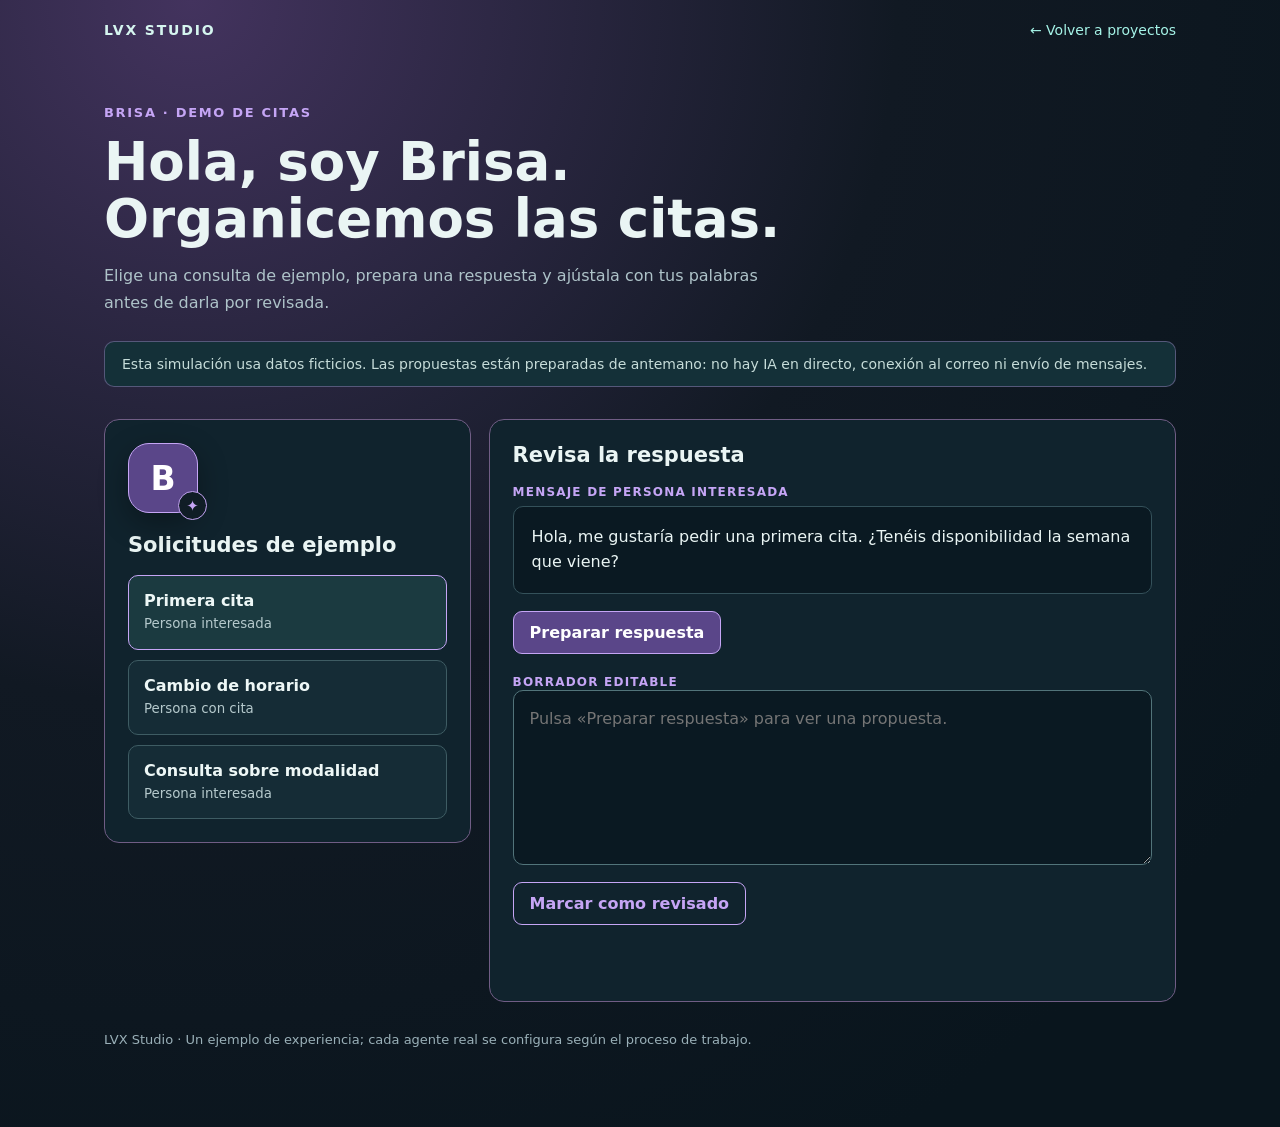
==== demos/citas/index.html @ 9f4821a5 "Add Brisa and Ámbar public demos and compact project showcase" ====
<!doctype html><html lang="es"><head><meta charset="utf-8"><meta name="viewport" content="width=device-width,initial-scale=1"><title>Brisa · Demo LVX</title><meta name="description" content="Ejemplo interactivo de un asistente para organizar solicitudes de cita y preparar borradores."><link rel="stylesheet" href="/demos/demo.css"><script defer src="/demos/demo.js"></script></head><body data-demo="citas"><header><a class="brand" href="/">LVX STUDIO</a><a href="/#proyectos">← Volver a proyectos</a></header><main><p class="eyebrow">Brisa · Demo de citas</p><h1>Hola, soy Brisa.<br>Organicemos las citas.</h1><p class="intro">Elige una consulta de ejemplo, prepara una respuesta y ajústala con tus palabras antes de darla por revisada.</p><p class="notice">Esta simulación usa datos ficticios. Las propuestas están preparadas de antemano: no hay IA en directo, conexión al correo ni envío de mensajes.</p><div class="workspace"><section class="panel" aria-labelledby="cases-title"><div class="character" aria-hidden="true">B<span>✦</span></div><h2 id="cases-title">Solicitudes de ejemplo</h2><div id="cases" class="cases"></div></section><section class="panel" aria-labelledby="review-title"><h2 id="review-title">Revisa la respuesta</h2><p class="label">Mensaje de <span id="sender"></span></p><div id="incoming" class="incoming"></div><div class="actions"><button class="button" id="prepare" type="button">Preparar respuesta</button></div><label class="label" for="draft">Borrador editable</label><textarea id="draft"></textarea><div class="actions"><button class="button secondary" id="approve" type="button">Marcar como revisado</button></div><p id="feedback" role="status" aria-live="polite"></p></section></div><footer>LVX Studio · Un ejemplo de experiencia; cada agente real se configura según el proceso de trabajo.</footer></main></body></html>
---- demos/demo.css ----
:root{font-family:Inter,ui-sans-serif,system-ui,sans-serif;color:#eaf5f4;background:#09151d}*{box-sizing:border-box}body{margin:0}a{color:#a5f3e7}button,textarea{font:inherit}button{cursor:pointer}header{max-width:1120px;margin:auto;padding:22px 24px;display:flex;justify-content:space-between;align-items:center;gap:18px}header a{text-decoration:none;font-size:14px}.brand{font-weight:800;letter-spacing:.13em;color:#d5f5ef}main{max-width:1120px;margin:0 auto;padding:32px 24px 80px}h1{font-size:clamp(31px,5vw,53px);line-height:1.08;max-width:750px;margin:8px 0 14px}h2{font-size:21px;margin:0 0 18px}.eyebrow{font-size:13px;letter-spacing:.13em;text-transform:uppercase;color:#92d9ce;font-weight:700}.intro{max-width:690px;color:#aec3c9;line-height:1.65}.notice{margin:25px 0 32px;padding:14px 17px;border:1px solid #7ab6ac55;border-radius:10px;background:#143038;color:#c6dcd9;font-size:14px}.workspace{display:grid;grid-template-columns:minmax(235px,.8fr) minmax(0,1.5fr);gap:18px;align-items:start}.panel{border:1px solid #426168;border-radius:15px;background:#10232d;padding:23px}.cases{display:grid;gap:10px}.case{display:block;width:100%;text-align:left;border:1px solid #3e5c63;border-radius:10px;background:#152c36;color:#edf7f6;padding:15px}.case:hover,.case:focus-visible,.case[aria-pressed=true]{border-color:#8ee5d7;background:#1b3a40}.case strong,.case small{display:block}.case small{color:#b5c9cc;margin-top:5px;line-height:1.4}.label{font-size:12px;letter-spacing:.1em;text-transform:uppercase;color:#91d7ce;font-weight:700;margin:0 0 7px}.incoming{background:#0a1922;border-radius:10px;border:1px solid #34515a;padding:18px;line-height:1.55;white-space:pre-wrap}.actions{display:flex;flex-wrap:wrap;gap:10px;margin:17px 0}.button{border:1px solid #9debd9;background:#24625d;color:white;border-radius:9px;padding:11px 16px;font-weight:700}.button.secondary{background:transparent;color:#c2f1ea}textarea{display:block;width:100%;min-height:175px;resize:vertical;background:#0a1922;color:#edf8f6;border:1px solid #52747a;border-radius:10px;padding:16px;line-height:1.55}textarea:focus{outline:2px solid #8ee5d7}#feedback{color:#a8e7da;min-height:22px;font-size:14px}footer{color:#9ab0b8;font-size:13px;margin-top:30px}@media(max-width:700px){.workspace{grid-template-columns:1fr}main{padding-top:12px}.panel{padding:18px}}

body[data-demo="citas"]{--accent:#c5a5f5;--accent-bg:#5a4689;background:radial-gradient(circle at 15% 0%,#43335e,#111923 45%,#09151d 85%)}body[data-demo="correo"]{--accent:#ffca79;--accent-bg:#85512a;background:radial-gradient(circle at 15% 0%,#533727,#161c23 45%,#09151d 85%)}body .eyebrow,body .label,body #feedback{color:var(--accent)}body .button{border-color:var(--accent);background:var(--accent-bg)}body .button.secondary{background:transparent;color:var(--accent)}body .case:hover,body .case:focus-visible,body .case[aria-pressed=true]{border-color:var(--accent)}body textarea:focus{outline-color:var(--accent)}.character{position:relative;display:grid;place-items:center;width:70px;height:70px;margin-bottom:20px;border-radius:21px;background:var(--accent-bg);border:1px solid var(--accent);color:white;font-size:33px;font-weight:800;box-shadow:0 10px 30px #0005}.character span{position:absolute;right:-10px;bottom:-8px;display:grid;place-items:center;background:#101d26;color:var(--accent);border:1px solid var(--accent);border-radius:50%;width:29px;height:29px;font-size:15px}body[data-demo="citas"] .panel{border-color:#705d85}body[data-demo="correo"] .panel{border-color:#7e6149}body[data-demo="citas"] .notice{border-color:#b795db66}body[data-demo="correo"] .notice{border-color:#c9945666}
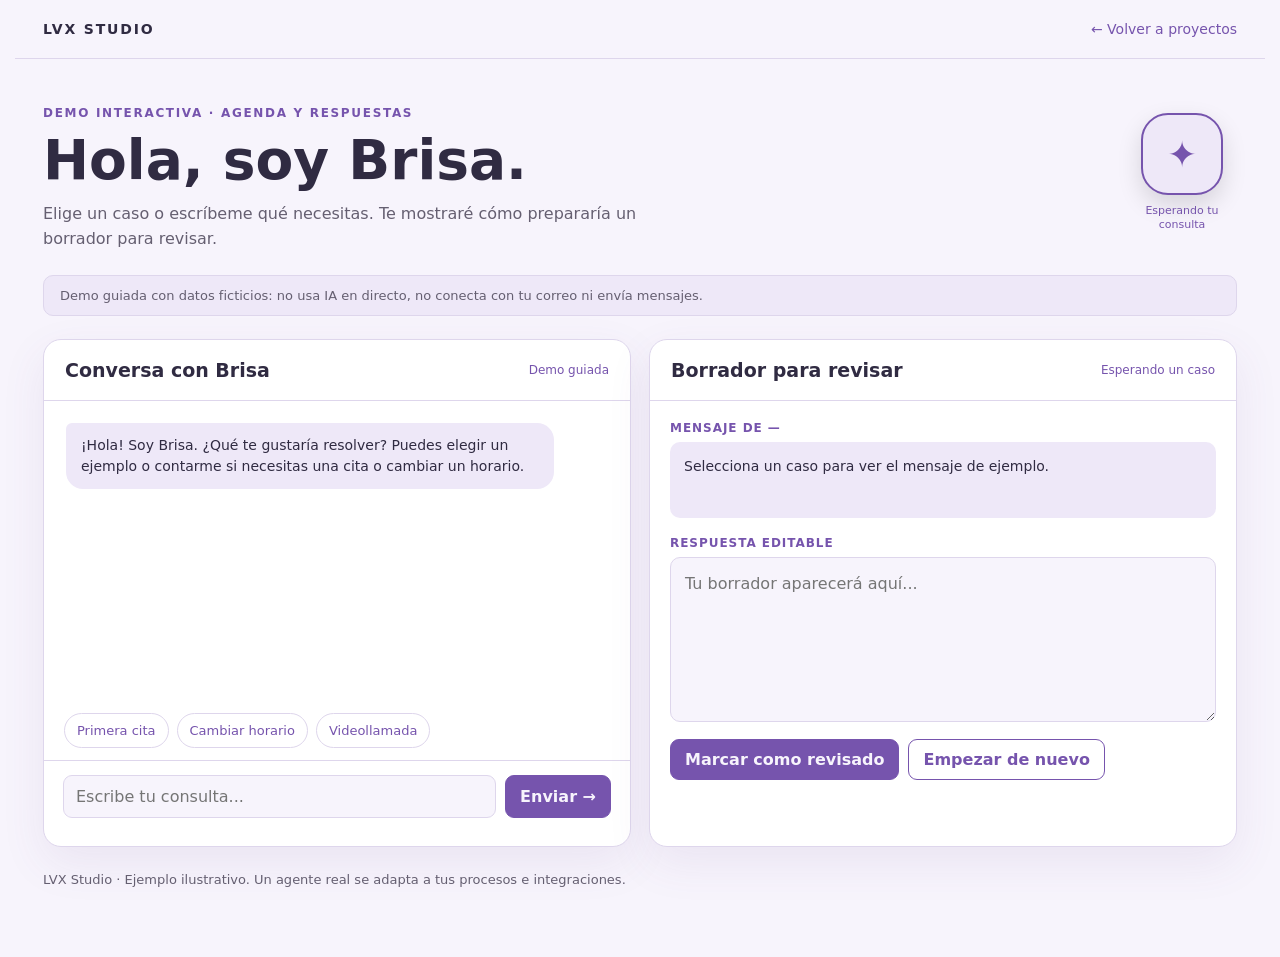
==== commit 7f6911d2: "Restore Meridian preview and give Brisa and Ámbar guided chat experiences" ====
--- a/demos/citas/index.html
+++ b/demos/citas/index.html
@@ -1 +1 @@
-<!doctype html><html lang="es"><head><meta charset="utf-8"><meta name="viewport" content="width=device-width,initial-scale=1"><title>Brisa · Demo LVX</title><meta name="description" content="Ejemplo interactivo de un asistente para organizar solicitudes de cita y preparar borradores."><link rel="stylesheet" href="/demos/demo.css"><script defer src="/demos/demo.js"></script></head><body data-demo="citas"><header><a class="brand" href="/">LVX STUDIO</a><a href="/#proyectos">← Volver a proyectos</a></header><main><p class="eyebrow">Brisa · Demo de citas</p><h1>Hola, soy Brisa.<br>Organicemos las citas.</h1><p class="intro">Elige una consulta de ejemplo, prepara una respuesta y ajústala con tus palabras antes de darla por revisada.</p><p class="notice">Esta simulación usa datos ficticios. Las propuestas están preparadas de antemano: no hay IA en directo, conexión al correo ni envío de mensajes.</p><div class="workspace"><section class="panel" aria-labelledby="cases-title"><div class="character" aria-hidden="true">B<span>✦</span></div><h2 id="cases-title">Solicitudes de ejemplo</h2><div id="cases" class="cases"></div></section><section class="panel" aria-labelledby="review-title"><h2 id="review-title">Revisa la respuesta</h2><p class="label">Mensaje de <span id="sender"></span></p><div id="incoming" class="incoming"></div><div class="actions"><button class="button" id="prepare" type="button">Preparar respuesta</button></div><label class="label" for="draft">Borrador editable</label><textarea id="draft"></textarea><div class="actions"><button class="button secondary" id="approve" type="button">Marcar como revisado</button></div><p id="feedback" role="status" aria-live="polite"></p></section></div><footer>LVX Studio · Un ejemplo de experiencia; cada agente real se configura según el proceso de trabajo.</footer></main></body></html>
+<!doctype html><html lang="es"><head><meta charset="utf-8"><meta name="viewport" content="width=device-width,initial-scale=1"><title>Brisa · Demo LVX</title><meta name="description" content="Demo guiada de un agente de citas con datos ficticios."><link rel="stylesheet" href="/demos/demo.css"><script defer src="/demos/demo.js"></script></head><body data-demo="citas"><header><a class="brand" href="/">LVX STUDIO</a><a href="/#proyectos">← Volver a proyectos</a></header><main><div class="headline"><div><p class="eyebrow">Demo interactiva · Agenda y respuestas</p><h1>Hola, soy Brisa.</h1><p class="intro">Elige un caso o escríbeme qué necesitas. Te mostraré cómo prepararía un borrador para revisar.</p></div><div class="pet" aria-hidden="true"><span>✦</span><small id="pet-status">Esperando tu consulta</small></div></div><p class="notice">Demo guiada con datos ficticios: no usa IA en directo, no conecta con tu correo ni envía mensajes.</p><div class="workspace"><section class="panel conversation-panel" aria-labelledby="chat-title"><div class="panel-head"><h2 id="chat-title">Conversa con Brisa</h2><span class="live-label">Demo guiada</span></div><div id="chat" class="chat" role="log" aria-live="polite"><p class="bubble bot">¡Hola! Soy Brisa. ¿Qué te gustaría resolver? Puedes elegir un ejemplo o contarme si necesitas una cita o cambiar un horario.</p></div><div class="examples" id="cases" aria-label="Ejemplos para probar"></div><form id="chat-form" class="composer"><label class="sr-only" for="message">Escribe a Brisa</label><input id="message" maxlength="250" placeholder="Escribe tu consulta..." autocomplete="off"><button type="submit">Enviar →</button></form></section><section class="panel draft-panel" aria-labelledby="draft-title"><div class="panel-head"><h2 id="draft-title">Borrador para revisar</h2><span id="draft-status" class="draft-status">Esperando un caso</span></div><div class="draft-inner"><p class="label">Mensaje de <span id="sender">—</span></p><div id="incoming" class="incoming">Selecciona un caso para ver el mensaje de ejemplo.</div><label class="label" for="draft">Respuesta editable</label><textarea id="draft" placeholder="Tu borrador aparecerá aquí..."></textarea><div class="actions"><button id="approve" type="button">Marcar como revisado</button><button id="reset" type="button" class="secondary">Empezar de nuevo</button></div><p id="feedback" role="status" aria-live="polite"></p></div></section></div><footer>LVX Studio · Ejemplo ilustrativo. Un agente real se adapta a tus procesos e integraciones.</footer></main></body></html>
--- a/demos/demo.css
+++ b/demos/demo.css
@@ -1,3 +1,2 @@
-:root{font-family:Inter,ui-sans-serif,system-ui,sans-serif;color:#eaf5f4;background:#09151d}*{box-sizing:border-box}body{margin:0}a{color:#a5f3e7}button,textarea{font:inherit}button{cursor:pointer}header{max-width:1120px;margin:auto;padding:22px 24px;display:flex;justify-content:space-between;align-items:center;gap:18px}header a{text-decoration:none;font-size:14px}.brand{font-weight:800;letter-spacing:.13em;color:#d5f5ef}main{max-width:1120px;margin:0 auto;padding:32px 24px 80px}h1{font-size:clamp(31px,5vw,53px);line-height:1.08;max-width:750px;margin:8px 0 14px}h2{font-size:21px;margin:0 0 18px}.eyebrow{font-size:13px;letter-spacing:.13em;text-transform:uppercase;color:#92d9ce;font-weight:700}.intro{max-width:690px;color:#aec3c9;line-height:1.65}.notice{margin:25px 0 32px;padding:14px 17px;border:1px solid #7ab6ac55;border-radius:10px;background:#143038;color:#c6dcd9;font-size:14px}.workspace{display:grid;grid-template-columns:minmax(235px,.8fr) minmax(0,1.5fr);gap:18px;align-items:start}.panel{border:1px solid #426168;border-radius:15px;background:#10232d;padding:23px}.cases{display:grid;gap:10px}.case{display:block;width:100%;text-align:left;border:1px solid #3e5c63;border-radius:10px;background:#152c36;color:#edf7f6;padding:15px}.case:hover,.case:focus-visible,.case[aria-pressed=true]{border-color:#8ee5d7;background:#1b3a40}.case strong,.case small{display:block}.case small{color:#b5c9cc;margin-top:5px;line-height:1.4}.label{font-size:12px;letter-spacing:.1em;text-transform:uppercase;color:#91d7ce;font-weight:700;margin:0 0 7px}.incoming{background:#0a1922;border-radius:10px;border:1px solid #34515a;padding:18px;line-height:1.55;white-space:pre-wrap}.actions{display:flex;flex-wrap:wrap;gap:10px;margin:17px 0}.button{border:1px solid #9debd9;background:#24625d;color:white;border-radius:9px;padding:11px 16px;font-weight:700}.button.secondary{background:transparent;color:#c2f1ea}textarea{display:block;width:100%;min-height:175px;resize:vertical;background:#0a1922;color:#edf8f6;border:1px solid #52747a;border-radius:10px;padding:16px;line-height:1.55}textarea:focus{outline:2px solid #8ee5d7}#feedback{color:#a8e7da;min-height:22px;font-size:14px}footer{color:#9ab0b8;font-size:13px;margin-top:30px}@media(max-width:700px){.workspace{grid-template-columns:1fr}main{padding-top:12px}.panel{padding:18px}}
-
-body[data-demo="citas"]{--accent:#c5a5f5;--accent-bg:#5a4689;background:radial-gradient(circle at 15% 0%,#43335e,#111923 45%,#09151d 85%)}body[data-demo="correo"]{--accent:#ffca79;--accent-bg:#85512a;background:radial-gradient(circle at 15% 0%,#533727,#161c23 45%,#09151d 85%)}body .eyebrow,body .label,body #feedback{color:var(--accent)}body .button{border-color:var(--accent);background:var(--accent-bg)}body .button.secondary{background:transparent;color:var(--accent)}body .case:hover,body .case:focus-visible,body .case[aria-pressed=true]{border-color:var(--accent)}body textarea:focus{outline-color:var(--accent)}.character{position:relative;display:grid;place-items:center;width:70px;height:70px;margin-bottom:20px;border-radius:21px;background:var(--accent-bg);border:1px solid var(--accent);color:white;font-size:33px;font-weight:800;box-shadow:0 10px 30px #0005}.character span{position:absolute;right:-10px;bottom:-8px;display:grid;place-items:center;background:#101d26;color:var(--accent);border:1px solid var(--accent);border-radius:50%;width:29px;height:29px;font-size:15px}body[data-demo="citas"] .panel{border-color:#705d85}body[data-demo="correo"] .panel{border-color:#7e6149}body[data-demo="citas"] .notice{border-color:#b795db66}body[data-demo="correo"] .notice{border-color:#c9945666}
+*{box-sizing:border-box}:root{font-family:Inter,ui-sans-serif,system-ui,sans-serif}body{margin:0;color:var(--ink);background:var(--bg)}body[data-demo=citas]{--ink:#302b42;--bg:#f7f4fc;--surface:#fff;--line:#ded6ec;--soft:#eee8f8;--accent:#7654ad;--muted:#655f71}body[data-demo=correo]{--ink:#f3ebe2;--bg:#191c22;--surface:#252a31;--line:#5a4e44;--soft:#3d332e;--accent:#f3bb76;--muted:#d0c2b7}button,input,textarea{font:inherit}button{cursor:pointer}header{max-width:1250px;margin:auto;padding:21px 28px;display:flex;align-items:center;justify-content:space-between;gap:16px;border-bottom:1px solid var(--line)}a{color:var(--accent)}header a{text-decoration:none;font-size:14px}.brand{font-weight:800;letter-spacing:.13em;color:var(--ink)}main{max-width:1250px;margin:auto;padding:35px 28px 70px}.headline{display:flex;align-items:center;justify-content:space-between;gap:25px}.eyebrow{font-size:12px;letter-spacing:.14em;text-transform:uppercase;color:var(--accent);font-weight:750}h1{font-size:clamp(34px,4.5vw,55px);line-height:1.05;margin:6px 0 11px}h2{font-size:19px;margin:0}.intro{color:var(--muted);line-height:1.6;max-width:650px;margin:0}.pet{width:110px;min-width:110px;display:grid;justify-items:center;gap:9px;color:var(--accent)}.pet>span{width:82px;height:82px;display:grid;place-items:center;border-radius:27px;background:var(--soft);border:2px solid var(--accent);font-size:36px;animation:float 3s ease-in-out infinite;box-shadow:0 10px 24px #0002}.pet small{font-size:11px;text-align:center;line-height:1.3}@keyframes float{50%{transform:translateY(-8px)}}.notice{margin:23px 0;padding:12px 16px;border:1px solid var(--line);background:var(--soft);border-radius:10px;color:var(--muted);font-size:13px}.workspace{display:grid;grid-template-columns:minmax(0,1fr) minmax(0,1fr);gap:18px}.panel{background:var(--surface);border:1px solid var(--line);border-radius:18px;overflow:hidden;min-width:0}.panel-head{padding:19px 21px;display:flex;align-items:center;justify-content:space-between;gap:10px;border-bottom:1px solid var(--line)}.live-label,.draft-status{font-size:12px;color:var(--accent)}.chat{height:300px;overflow:auto;padding:22px;display:flex;flex-direction:column;gap:11px}.bubble{padding:12px 15px;border-radius:16px;max-width:90%;line-height:1.5;font-size:14px;margin:0;white-space:pre-wrap}.bubble.bot{align-self:flex-start;background:var(--soft)}.bubble.user{align-self:flex-end;background:var(--accent);color:var(--bg)}.examples{display:flex;flex-wrap:wrap;gap:8px;padding:12px 20px}.examples button{border:1px solid var(--line);background:var(--surface);color:var(--accent);border-radius:99px;padding:9px 12px;font-size:13px}.examples button[aria-pressed=true],.examples button:hover{background:var(--soft);border-color:var(--accent)}.composer{border-top:1px solid var(--line);padding:14px 19px;display:flex;gap:9px}.composer input{min-width:0;flex:1;padding:11px 12px;border:1px solid var(--line);background:var(--bg);color:var(--ink);border-radius:9px}.composer button,.actions button{border:1px solid var(--accent);background:var(--accent);color:var(--bg);border-radius:9px;padding:10px 14px;font-weight:700}.draft-inner{padding:20px}.label{display:block;font-size:12px;color:var(--accent);font-weight:750;text-transform:uppercase;letter-spacing:.08em;margin:0 0 7px}.incoming{background:var(--soft);padding:14px;border-radius:10px;min-height:76px;line-height:1.5;font-size:14px;margin-bottom:18px}.draft-inner textarea{width:100%;min-height:165px;padding:14px;resize:vertical;background:var(--bg);color:var(--ink);border:1px solid var(--line);border-radius:10px;line-height:1.5}.actions{display:flex;flex-wrap:wrap;gap:9px;margin-top:13px}.actions .secondary{background:transparent;color:var(--accent)}#feedback{font-size:13px;color:var(--muted);min-height:20px}footer{margin-top:25px;color:var(--muted);font-size:13px}.sr-only{position:absolute;width:1px;height:1px;overflow:hidden;clip:rect(0,0,0,0)}:focus-visible{outline:2px solid var(--accent);outline-offset:2px}@media(max-width:800px){.workspace{grid-template-columns:1fr}.chat{height:260px}}@media(max-width:500px){main{padding:24px 16px 50px}header{padding:17px 16px}.headline{align-items:flex-start}.pet{min-width:66px;width:66px}.pet>span{width:56px;height:56px;border-radius:17px;font-size:26px}.pet small{display:none}.panel-head{padding:15px}.composer{padding:12px}.composer button{padding:10px}}@media(prefers-reduced-motion:reduce){.pet>span{animation:none}}
+body[data-demo=correo] .draft-panel{order:-1}body[data-demo=correo] .pet>span{border-radius:18px;transform:rotate(-7deg);animation:post 3s ease-in-out infinite}body[data-demo=correo] .panel{border-radius:8px}body[data-demo=correo] .chat{background:#20242b}body[data-demo=correo] .bubble.bot{border-left:3px solid var(--accent)}body[data-demo=correo] .incoming{border-left:3px solid var(--accent)}body[data-demo=citas] .panel{box-shadow:0 16px 45px #68448a16}body[data-demo=citas] .bubble.bot{border-radius:6px 17px 17px 17px}@keyframes post{50%{transform:rotate(4deg) translateY(-6px)}}@media(max-width:800px){body[data-demo=correo] .draft-panel{order:0}}@media(prefers-reduced-motion:reduce){body[data-demo=correo] .pet>span{animation:none}}
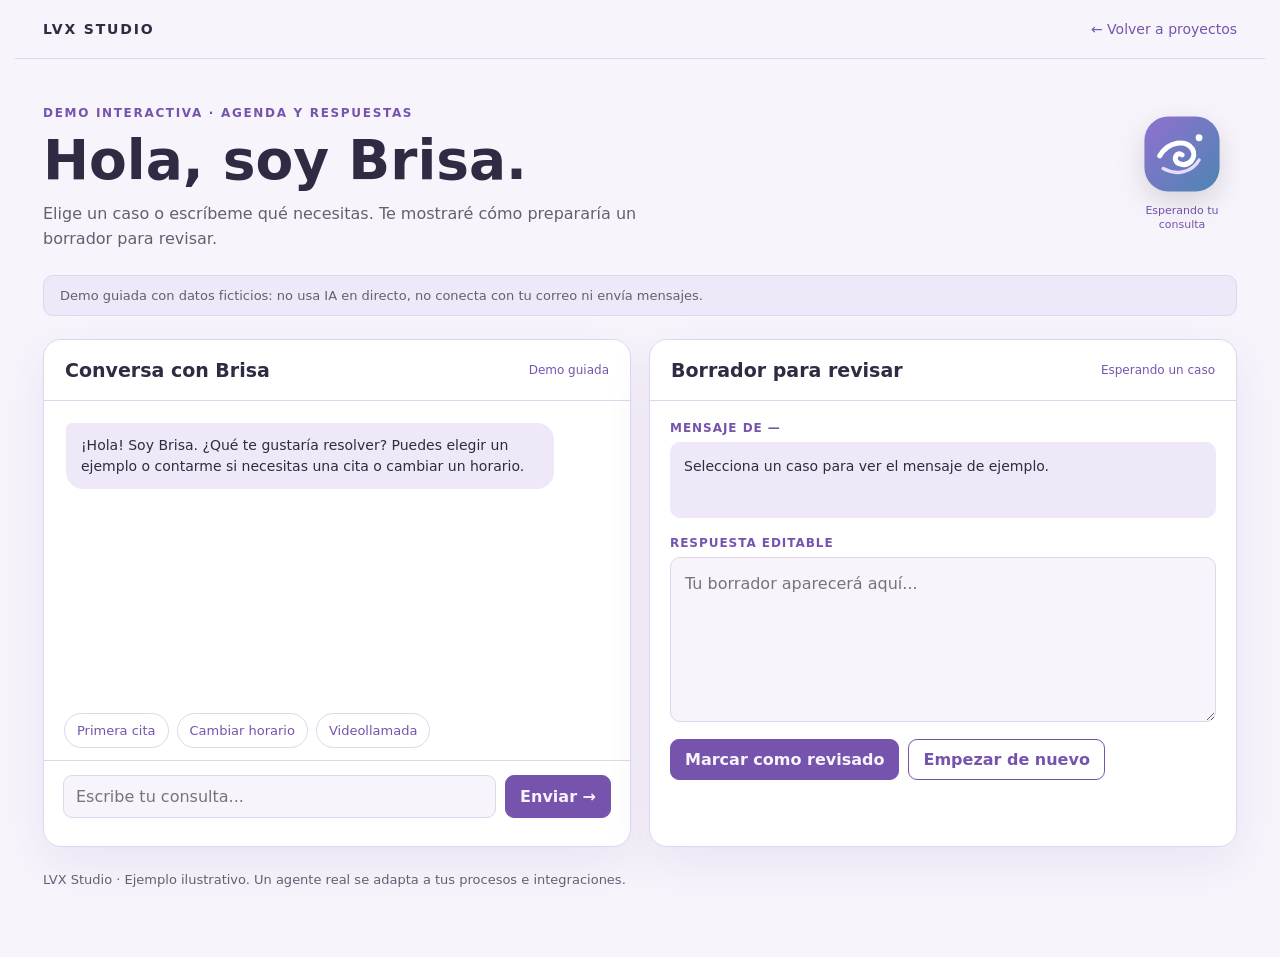
==== commit a34d42ac: "Align Meridian preview and add branded agent logos and Ámbar chat launcher" ====
--- a/demos/citas/index.html
+++ b/demos/citas/index.html
@@ -1 +1 @@
-<!doctype html><html lang="es"><head><meta charset="utf-8"><meta name="viewport" content="width=device-width,initial-scale=1"><title>Brisa · Demo LVX</title><meta name="description" content="Demo guiada de un agente de citas con datos ficticios."><link rel="stylesheet" href="/demos/demo.css"><script defer src="/demos/demo.js"></script></head><body data-demo="citas"><header><a class="brand" href="/">LVX STUDIO</a><a href="/#proyectos">← Volver a proyectos</a></header><main><div class="headline"><div><p class="eyebrow">Demo interactiva · Agenda y respuestas</p><h1>Hola, soy Brisa.</h1><p class="intro">Elige un caso o escríbeme qué necesitas. Te mostraré cómo prepararía un borrador para revisar.</p></div><div class="pet" aria-hidden="true"><span>✦</span><small id="pet-status">Esperando tu consulta</small></div></div><p class="notice">Demo guiada con datos ficticios: no usa IA en directo, no conecta con tu correo ni envía mensajes.</p><div class="workspace"><section class="panel conversation-panel" aria-labelledby="chat-title"><div class="panel-head"><h2 id="chat-title">Conversa con Brisa</h2><span class="live-label">Demo guiada</span></div><div id="chat" class="chat" role="log" aria-live="polite"><p class="bubble bot">¡Hola! Soy Brisa. ¿Qué te gustaría resolver? Puedes elegir un ejemplo o contarme si necesitas una cita o cambiar un horario.</p></div><div class="examples" id="cases" aria-label="Ejemplos para probar"></div><form id="chat-form" class="composer"><label class="sr-only" for="message">Escribe a Brisa</label><input id="message" maxlength="250" placeholder="Escribe tu consulta..." autocomplete="off"><button type="submit">Enviar →</button></form></section><section class="panel draft-panel" aria-labelledby="draft-title"><div class="panel-head"><h2 id="draft-title">Borrador para revisar</h2><span id="draft-status" class="draft-status">Esperando un caso</span></div><div class="draft-inner"><p class="label">Mensaje de <span id="sender">—</span></p><div id="incoming" class="incoming">Selecciona un caso para ver el mensaje de ejemplo.</div><label class="label" for="draft">Respuesta editable</label><textarea id="draft" placeholder="Tu borrador aparecerá aquí..."></textarea><div class="actions"><button id="approve" type="button">Marcar como revisado</button><button id="reset" type="button" class="secondary">Empezar de nuevo</button></div><p id="feedback" role="status" aria-live="polite"></p></div></section></div><footer>LVX Studio · Ejemplo ilustrativo. Un agente real se adapta a tus procesos e integraciones.</footer></main></body></html>+<!doctype html><html lang="es"><head><meta charset="utf-8"><meta name="viewport" content="width=device-width,initial-scale=1"><title>Brisa · Demo LVX</title><meta name="description" content="Demo guiada de un agente de citas con datos ficticios."><link rel="stylesheet" href="/demos/demo.css"><script defer src="/demos/demo.js"></script></head><body data-demo="citas"><header><a class="brand" href="/">LVX STUDIO</a><a href="/#proyectos">← Volver a proyectos</a></header><main><div class="headline"><div><p class="eyebrow">Demo interactiva · Agenda y respuestas</p><h1>Hola, soy Brisa.</h1><p class="intro">Elige un caso o escríbeme qué necesitas. Te mostraré cómo prepararía un borrador para revisar.</p></div><div class="pet" aria-hidden="true"><img src="/demos/brisa-logo.svg" alt="" width="82" height="82"><small id="pet-status">Esperando tu consulta</small></div></div><p class="notice">Demo guiada con datos ficticios: no usa IA en directo, no conecta con tu correo ni envía mensajes.</p><div class="workspace"><section class="panel conversation-panel" aria-labelledby="chat-title"><div class="panel-head"><h2 id="chat-title">Conversa con Brisa</h2><span class="live-label">Demo guiada</span></div><div id="chat" class="chat" role="log" aria-live="polite"><p class="bubble bot">¡Hola! Soy Brisa. ¿Qué te gustaría resolver? Puedes elegir un ejemplo o contarme si necesitas una cita o cambiar un horario.</p></div><div class="examples" id="cases" aria-label="Ejemplos para probar"></div><form id="chat-form" class="composer"><label class="sr-only" for="message">Escribe a Brisa</label><input id="message" maxlength="250" placeholder="Escribe tu consulta..." autocomplete="off"><button type="submit">Enviar →</button></form></section><section class="panel draft-panel" aria-labelledby="draft-title"><div class="panel-head"><h2 id="draft-title">Borrador para revisar</h2><span id="draft-status" class="draft-status">Esperando un caso</span></div><div class="draft-inner"><p class="label">Mensaje de <span id="sender">—</span></p><div id="incoming" class="incoming">Selecciona un caso para ver el mensaje de ejemplo.</div><label class="label" for="draft">Respuesta editable</label><textarea id="draft" placeholder="Tu borrador aparecerá aquí..."></textarea><div class="actions"><button id="approve" type="button">Marcar como revisado</button><button id="reset" type="button" class="secondary">Empezar de nuevo</button></div><p id="feedback" role="status" aria-live="polite"></p></div></section></div><footer>LVX Studio · Ejemplo ilustrativo. Un agente real se adapta a tus procesos e integraciones.</footer></main></body></html>
--- a/demos/demo.css
+++ b/demos/demo.css
@@ -1,2 +1,5 @@
 *{box-sizing:border-box}:root{font-family:Inter,ui-sans-serif,system-ui,sans-serif}body{margin:0;color:var(--ink);background:var(--bg)}body[data-demo=citas]{--ink:#302b42;--bg:#f7f4fc;--surface:#fff;--line:#ded6ec;--soft:#eee8f8;--accent:#7654ad;--muted:#655f71}body[data-demo=correo]{--ink:#f3ebe2;--bg:#191c22;--surface:#252a31;--line:#5a4e44;--soft:#3d332e;--accent:#f3bb76;--muted:#d0c2b7}button,input,textarea{font:inherit}button{cursor:pointer}header{max-width:1250px;margin:auto;padding:21px 28px;display:flex;align-items:center;justify-content:space-between;gap:16px;border-bottom:1px solid var(--line)}a{color:var(--accent)}header a{text-decoration:none;font-size:14px}.brand{font-weight:800;letter-spacing:.13em;color:var(--ink)}main{max-width:1250px;margin:auto;padding:35px 28px 70px}.headline{display:flex;align-items:center;justify-content:space-between;gap:25px}.eyebrow{font-size:12px;letter-spacing:.14em;text-transform:uppercase;color:var(--accent);font-weight:750}h1{font-size:clamp(34px,4.5vw,55px);line-height:1.05;margin:6px 0 11px}h2{font-size:19px;margin:0}.intro{color:var(--muted);line-height:1.6;max-width:650px;margin:0}.pet{width:110px;min-width:110px;display:grid;justify-items:center;gap:9px;color:var(--accent)}.pet>span{width:82px;height:82px;display:grid;place-items:center;border-radius:27px;background:var(--soft);border:2px solid var(--accent);font-size:36px;animation:float 3s ease-in-out infinite;box-shadow:0 10px 24px #0002}.pet small{font-size:11px;text-align:center;line-height:1.3}@keyframes float{50%{transform:translateY(-8px)}}.notice{margin:23px 0;padding:12px 16px;border:1px solid var(--line);background:var(--soft);border-radius:10px;color:var(--muted);font-size:13px}.workspace{display:grid;grid-template-columns:minmax(0,1fr) minmax(0,1fr);gap:18px}.panel{background:var(--surface);border:1px solid var(--line);border-radius:18px;overflow:hidden;min-width:0}.panel-head{padding:19px 21px;display:flex;align-items:center;justify-content:space-between;gap:10px;border-bottom:1px solid var(--line)}.live-label,.draft-status{font-size:12px;color:var(--accent)}.chat{height:300px;overflow:auto;padding:22px;display:flex;flex-direction:column;gap:11px}.bubble{padding:12px 15px;border-radius:16px;max-width:90%;line-height:1.5;font-size:14px;margin:0;white-space:pre-wrap}.bubble.bot{align-self:flex-start;background:var(--soft)}.bubble.user{align-self:flex-end;background:var(--accent);color:var(--bg)}.examples{display:flex;flex-wrap:wrap;gap:8px;padding:12px 20px}.examples button{border:1px solid var(--line);background:var(--surface);color:var(--accent);border-radius:99px;padding:9px 12px;font-size:13px}.examples button[aria-pressed=true],.examples button:hover{background:var(--soft);border-color:var(--accent)}.composer{border-top:1px solid var(--line);padding:14px 19px;display:flex;gap:9px}.composer input{min-width:0;flex:1;padding:11px 12px;border:1px solid var(--line);background:var(--bg);color:var(--ink);border-radius:9px}.composer button,.actions button{border:1px solid var(--accent);background:var(--accent);color:var(--bg);border-radius:9px;padding:10px 14px;font-weight:700}.draft-inner{padding:20px}.label{display:block;font-size:12px;color:var(--accent);font-weight:750;text-transform:uppercase;letter-spacing:.08em;margin:0 0 7px}.incoming{background:var(--soft);padding:14px;border-radius:10px;min-height:76px;line-height:1.5;font-size:14px;margin-bottom:18px}.draft-inner textarea{width:100%;min-height:165px;padding:14px;resize:vertical;background:var(--bg);color:var(--ink);border:1px solid var(--line);border-radius:10px;line-height:1.5}.actions{display:flex;flex-wrap:wrap;gap:9px;margin-top:13px}.actions .secondary{background:transparent;color:var(--accent)}#feedback{font-size:13px;color:var(--muted);min-height:20px}footer{margin-top:25px;color:var(--muted);font-size:13px}.sr-only{position:absolute;width:1px;height:1px;overflow:hidden;clip:rect(0,0,0,0)}:focus-visible{outline:2px solid var(--accent);outline-offset:2px}@media(max-width:800px){.workspace{grid-template-columns:1fr}.chat{height:260px}}@media(max-width:500px){main{padding:24px 16px 50px}header{padding:17px 16px}.headline{align-items:flex-start}.pet{min-width:66px;width:66px}.pet>span{width:56px;height:56px;border-radius:17px;font-size:26px}.pet small{display:none}.panel-head{padding:15px}.composer{padding:12px}.composer button{padding:10px}}@media(prefers-reduced-motion:reduce){.pet>span{animation:none}}
 body[data-demo=correo] .draft-panel{order:-1}body[data-demo=correo] .pet>span{border-radius:18px;transform:rotate(-7deg);animation:post 3s ease-in-out infinite}body[data-demo=correo] .panel{border-radius:8px}body[data-demo=correo] .chat{background:#20242b}body[data-demo=correo] .bubble.bot{border-left:3px solid var(--accent)}body[data-demo=correo] .incoming{border-left:3px solid var(--accent)}body[data-demo=citas] .panel{box-shadow:0 16px 45px #68448a16}body[data-demo=citas] .bubble.bot{border-radius:6px 17px 17px 17px}@keyframes post{50%{transform:rotate(4deg) translateY(-6px)}}@media(max-width:800px){body[data-demo=correo] .draft-panel{order:0}}@media(prefers-reduced-motion:reduce){body[data-demo=correo] .pet>span{animation:none}}
+.pet>img{width:82px;height:82px;object-fit:contain;animation:float 3s ease-in-out infinite;filter:drop-shadow(0 10px 14px #0002)}body[data-demo=correo] .pet>img{animation:post 3s ease-in-out infinite}@media(max-width:500px){.pet>img{width:56px;height:56px}}@media(prefers-reduced-motion:reduce){.pet>img{animation:none}}
+
+.chat-launcher{position:fixed;right:22px;bottom:20px;z-index:9;display:flex;align-items:center;gap:9px;border:1px solid var(--accent);background:#342a28;color:#fff0dc;border-radius:50px;padding:7px 15px 7px 7px;box-shadow:0 12px 30px #0008;font-weight:700}.chat-launcher img{width:48px;height:48px}.chat-launcher:hover{background:#47332b}body[data-demo=correo] footer{padding-bottom:65px}#chat-dialog{padding:0;width:min(620px,calc(100vw - 25px));max-height:min(85vh,750px);border:1px solid var(--accent);border-radius:15px;background:var(--surface);color:var(--ink);box-shadow:0 25px 80px #000a}#chat-dialog::backdrop{background:#080b10b9}.dialog-head{display:flex;align-items:center;justify-content:space-between;padding:12px 19px;color:var(--accent);border-bottom:1px solid var(--line)}.dialog-head button{border:0;background:transparent;color:var(--ink);font-size:26px;line-height:1}#chat-dialog .conversation-panel{border:0;border-radius:0}#chat-dialog .chat{height:min(45vh,370px)}@media(max-width:550px){.chat-launcher span{display:none}.chat-launcher{padding:6px;border-radius:50%;right:13px;bottom:13px}.chat-launcher img{width:50px;height:50px}}
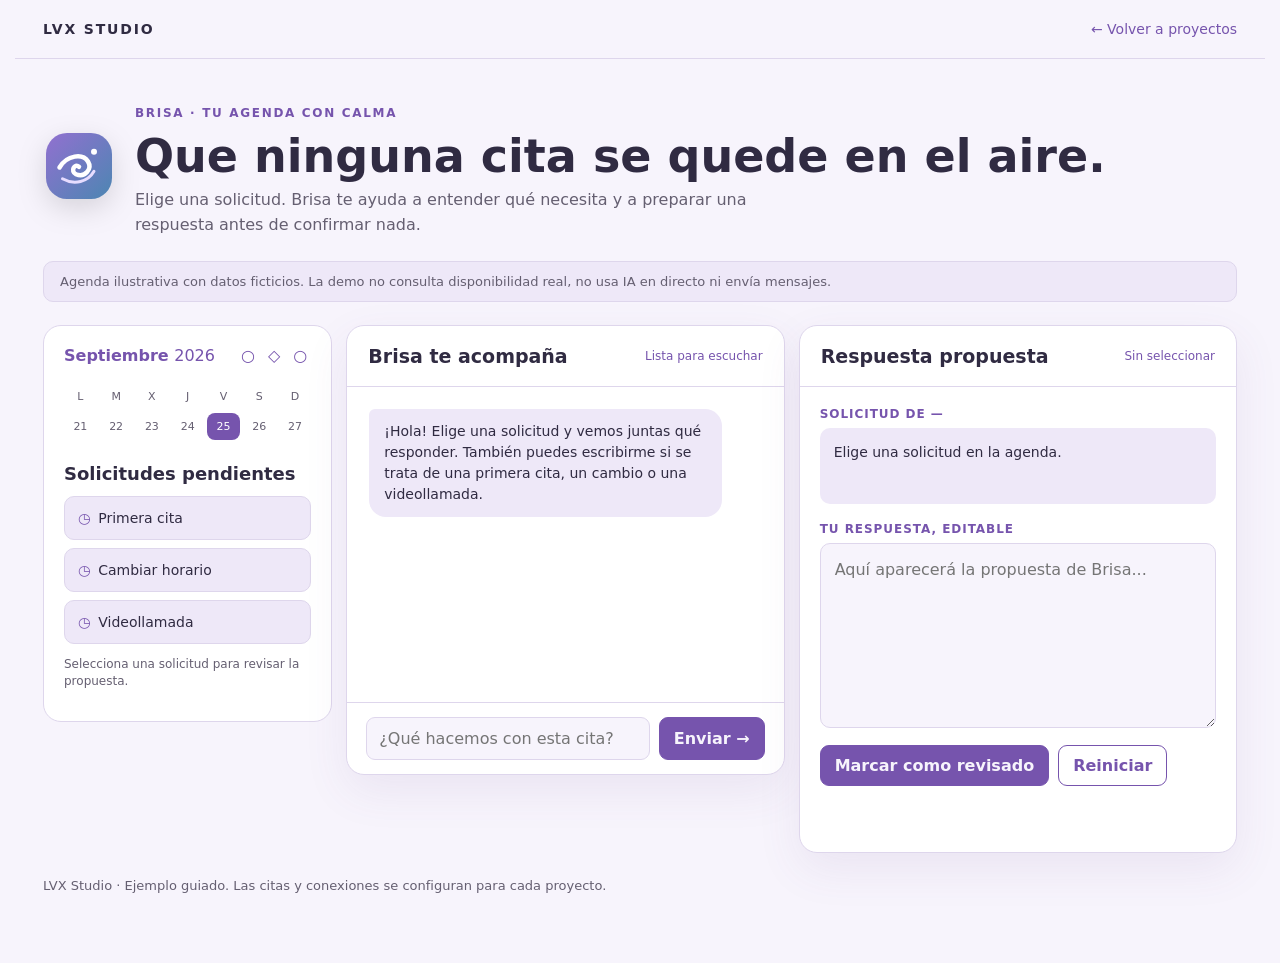
==== commit bd36063c: "Give each agent demo its own task-specific interface" ====
--- a/demos/citas/index.html
+++ b/demos/citas/index.html
@@ -1 +1 @@
-<!doctype html><html lang="es"><head><meta charset="utf-8"><meta name="viewport" content="width=device-width,initial-scale=1"><title>Brisa · Demo LVX</title><meta name="description" content="Demo guiada de un agente de citas con datos ficticios."><link rel="stylesheet" href="/demos/demo.css"><script defer src="/demos/demo.js"></script></head><body data-demo="citas"><header><a class="brand" href="/">LVX STUDIO</a><a href="/#proyectos">← Volver a proyectos</a></header><main><div class="headline"><div><p class="eyebrow">Demo interactiva · Agenda y respuestas</p><h1>Hola, soy Brisa.</h1><p class="intro">Elige un caso o escríbeme qué necesitas. Te mostraré cómo prepararía un borrador para revisar.</p></div><div class="pet" aria-hidden="true"><img src="/demos/brisa-logo.svg" alt="" width="82" height="82"><small id="pet-status">Esperando tu consulta</small></div></div><p class="notice">Demo guiada con datos ficticios: no usa IA en directo, no conecta con tu correo ni envía mensajes.</p><div class="workspace"><section class="panel conversation-panel" aria-labelledby="chat-title"><div class="panel-head"><h2 id="chat-title">Conversa con Brisa</h2><span class="live-label">Demo guiada</span></div><div id="chat" class="chat" role="log" aria-live="polite"><p class="bubble bot">¡Hola! Soy Brisa. ¿Qué te gustaría resolver? Puedes elegir un ejemplo o contarme si necesitas una cita o cambiar un horario.</p></div><div class="examples" id="cases" aria-label="Ejemplos para probar"></div><form id="chat-form" class="composer"><label class="sr-only" for="message">Escribe a Brisa</label><input id="message" maxlength="250" placeholder="Escribe tu consulta..." autocomplete="off"><button type="submit">Enviar →</button></form></section><section class="panel draft-panel" aria-labelledby="draft-title"><div class="panel-head"><h2 id="draft-title">Borrador para revisar</h2><span id="draft-status" class="draft-status">Esperando un caso</span></div><div class="draft-inner"><p class="label">Mensaje de <span id="sender">—</span></p><div id="incoming" class="incoming">Selecciona un caso para ver el mensaje de ejemplo.</div><label class="label" for="draft">Respuesta editable</label><textarea id="draft" placeholder="Tu borrador aparecerá aquí..."></textarea><div class="actions"><button id="approve" type="button">Marcar como revisado</button><button id="reset" type="button" class="secondary">Empezar de nuevo</button></div><p id="feedback" role="status" aria-live="polite"></p></div></section></div><footer>LVX Studio · Ejemplo ilustrativo. Un agente real se adapta a tus procesos e integraciones.</footer></main></body></html>+<!doctype html><html lang="es"><head><meta charset="utf-8"><meta name="viewport" content="width=device-width,initial-scale=1"><title>Brisa · Agenda de ejemplo</title><meta name="description" content="Prueba una demo guiada de gestión de solicitudes de cita."><link rel="stylesheet" href="/demos/demo.css"><script defer src="/demos/demo.js"></script></head><body data-demo="citas"><header><a class="brand" href="/">LVX STUDIO</a><a href="/#proyectos">← Volver a proyectos</a></header><main><div class="brisa-hero"><img src="/demos/brisa-logo.svg" alt="" width="72" height="72"><div><p class="eyebrow">Brisa · Tu agenda con calma</p><h1>Que ninguna cita se quede en el aire.</h1><p>Elige una solicitud. Brisa te ayuda a entender qué necesita y a preparar una respuesta antes de confirmar nada.</p></div></div><p class="notice">Agenda ilustrativa con datos ficticios. La demo no consulta disponibilidad real, no usa IA en directo ni envía mensajes.</p><div class="brisa-layout"><section class="agenda-panel" aria-labelledby="agenda-title"><div class="agenda-top"><span class="month">Septiembre <strong>2026</strong></span><span class="agenda-decor" aria-hidden="true">○ ◇ ○</span></div><div class="agenda-week" aria-hidden="true"><span>L</span><span>M</span><span>X</span><span>J</span><span>V</span><span>S</span><span>D</span><span>21</span><span>22</span><span>23</span><span>24</span><span class="today">25</span><span>26</span><span>27</span></div><h2 id="agenda-title">Solicitudes pendientes</h2><div id="cases" class="agenda-cases"></div><p class="agenda-note">Selecciona una solicitud para revisar la propuesta.</p></section><section class="panel conversation-panel" aria-labelledby="chat-title"><div class="panel-head"><h2 id="chat-title">Brisa te acompaña</h2><span id="pet-status" class="live-label">Lista para escuchar</span></div><div id="chat" class="chat" role="log" aria-live="polite"><p class="bubble bot">¡Hola! Elige una solicitud y vemos juntas qué responder. También puedes escribirme si se trata de una primera cita, un cambio o una videollamada.</p></div><form id="chat-form" class="composer"><label class="sr-only" for="message">Escribe a Brisa</label><input id="message" maxlength="250" placeholder="¿Qué hacemos con esta cita?" autocomplete="off"><button type="submit">Enviar →</button></form></section><section class="panel draft-panel" aria-labelledby="draft-title"><div class="panel-head"><h2 id="draft-title">Respuesta propuesta</h2><span id="draft-status" class="draft-status">Sin seleccionar</span></div><div class="draft-inner"><p class="label">Solicitud de <span id="sender">—</span></p><div id="incoming" class="incoming">Elige una solicitud en la agenda.</div><label class="label" for="draft">Tu respuesta, editable</label><textarea id="draft" placeholder="Aquí aparecerá la propuesta de Brisa..."></textarea><div class="actions"><button id="approve" type="button">Marcar como revisado</button><button id="reset" type="button" class="secondary">Reiniciar</button></div><p id="feedback" role="status" aria-live="polite"></p></div></section></div><footer>LVX Studio · Ejemplo guiado. Las citas y conexiones se configuran para cada proyecto.</footer></main></body></html>
--- a/demos/demo.css
+++ b/demos/demo.css
@@ -3,3 +3,8 @@
 .pet>img{width:82px;height:82px;object-fit:contain;animation:float 3s ease-in-out infinite;filter:drop-shadow(0 10px 14px #0002)}body[data-demo=correo] .pet>img{animation:post 3s ease-in-out infinite}@media(max-width:500px){.pet>img{width:56px;height:56px}}@media(prefers-reduced-motion:reduce){.pet>img{animation:none}}
 
 .chat-launcher{position:fixed;right:22px;bottom:20px;z-index:9;display:flex;align-items:center;gap:9px;border:1px solid var(--accent);background:#342a28;color:#fff0dc;border-radius:50px;padding:7px 15px 7px 7px;box-shadow:0 12px 30px #0008;font-weight:700}.chat-launcher img{width:48px;height:48px}.chat-launcher:hover{background:#47332b}body[data-demo=correo] footer{padding-bottom:65px}#chat-dialog{padding:0;width:min(620px,calc(100vw - 25px));max-height:min(85vh,750px);border:1px solid var(--accent);border-radius:15px;background:var(--surface);color:var(--ink);box-shadow:0 25px 80px #000a}#chat-dialog::backdrop{background:#080b10b9}.dialog-head{display:flex;align-items:center;justify-content:space-between;padding:12px 19px;color:var(--accent);border-bottom:1px solid var(--line)}.dialog-head button{border:0;background:transparent;color:var(--ink);font-size:26px;line-height:1}#chat-dialog .conversation-panel{border:0;border-radius:0}#chat-dialog .chat{height:min(45vh,370px)}@media(max-width:550px){.chat-launcher span{display:none}.chat-launcher{padding:6px;border-radius:50%;right:13px;bottom:13px}.chat-launcher img{width:50px;height:50px}}
+/* Brisa is an appointment workspace, rather than a generic two-column chat. */
+.brisa-hero,.mail-header{display:flex;align-items:center;gap:20px}.brisa-hero img,.mail-header img{flex-shrink:0;filter:drop-shadow(0 9px 14px #0002)}.brisa-hero h1,.mail-header h1{font-size:clamp(31px,4vw,46px);margin:4px 0 8px}.brisa-hero p:last-child,.mail-header p:last-child{color:var(--muted);max-width:660px;line-height:1.55;margin:0}.brisa-layout{display:grid;grid-template-columns:minmax(210px,.66fr) minmax(0,1fr) minmax(0,1fr);gap:14px;align-items:start}.agenda-panel{background:var(--surface);border:1px solid var(--line);border-radius:18px;padding:20px;min-width:0}.agenda-panel h2{margin:23px 0 12px;font-size:18px}.agenda-top{display:flex;justify-content:space-between;gap:5px;color:var(--accent)}.month{font-weight:700}.month strong{font-weight:400}.agenda-decor{letter-spacing:4px}.agenda-week{display:grid;grid-template-columns:repeat(7,1fr);gap:3px;margin-top:18px;font-size:11px;text-align:center;color:var(--muted)}.agenda-week span{padding:7px 0}.agenda-week .today{background:var(--accent);color:white;border-radius:8px}.agenda-cases{display:grid;gap:8px}.agenda-cases button{border:1px solid var(--line);border-radius:10px;background:var(--soft);color:var(--ink);text-align:left;padding:13px;font:inherit;font-size:14px}.agenda-cases button::before{content:'◷';margin-right:8px;color:var(--accent)}.agenda-cases button[aria-pressed=true],.agenda-cases button:hover{border-color:var(--accent);background:#e6dbf6}.agenda-note{font-size:12px;color:var(--muted);line-height:1.4}.brisa-layout .chat{height:315px}.brisa-layout .draft-inner textarea{min-height:185px}
+/* Ámbar is a mail application, with the conversation behind its mascot. */
+.mail-header{padding:8px 0}.mail-shell{display:grid;grid-template-columns:285px minmax(0,1fr);border:1px solid var(--line);border-radius:13px;overflow:hidden;min-height:520px;background:var(--surface)}.inbox{border-right:1px solid var(--line);background:#20242a}.inbox-head{padding:20px 18px;border-bottom:1px solid var(--line)}.inbox-head h2{font-size:18px}.inbox-head span{display:block;color:var(--muted);font-size:12px;margin-top:4px}.inbox-list{display:grid}.inbox-list button{width:100%;padding:19px 18px;border:0;border-bottom:1px solid var(--line);color:var(--ink);background:transparent;text-align:left;font:inherit;font-size:14px}.inbox-list button::before{content:'●';color:var(--accent);font-size:9px;margin-right:9px}.inbox-list button:hover,.inbox-list button[aria-pressed=true]{background:#3b332e}.mail-shell .draft-panel{border:0;border-radius:0;order:0}.mail-toolbar{display:flex;justify-content:space-between;gap:10px;padding:18px 23px;border-bottom:1px solid var(--line);color:var(--muted);font-size:12px}.mail-shell .draft-inner{max-width:740px;padding:28px}.mail-shell .draft-inner h2{margin-bottom:22px}.mail-shell .incoming{min-height:95px;background:transparent;border-left:3px solid var(--accent);padding:15px 18px}.reply-head{display:flex;justify-content:space-between;gap:10px;color:var(--accent);font-weight:700;margin:19px 0 10px}.reply-head small{color:var(--muted);font-weight:400}.mail-shell textarea{min-height:175px}.conversation-panel{display:none}#chat-dialog .conversation-panel{display:block}body[data-demo=citas] .conversation-panel{display:block}
+@media(max-width:1050px){.brisa-layout{grid-template-columns:minmax(210px,.7fr) minmax(0,1.3fr)}.brisa-layout .draft-panel{grid-column:1/-1}}@media(max-width:700px){.brisa-layout,.mail-shell{grid-template-columns:1fr}.brisa-layout .draft-panel{grid-column:auto}.inbox{border-right:0;border-bottom:1px solid var(--line)}.inbox-list{display:grid;grid-template-columns:repeat(3,minmax(0,1fr))}.inbox-list button{padding:14px 9px;font-size:12px;border-right:1px solid var(--line)}.mail-shell .draft-inner{padding:18px}}@media(max-width:460px){.brisa-hero,.mail-header{gap:10px;align-items:flex-start}.brisa-hero img,.mail-header img{width:50px;height:50px}.inbox-list{grid-template-columns:1fr}.inbox-list button{padding:13px 16px}}
